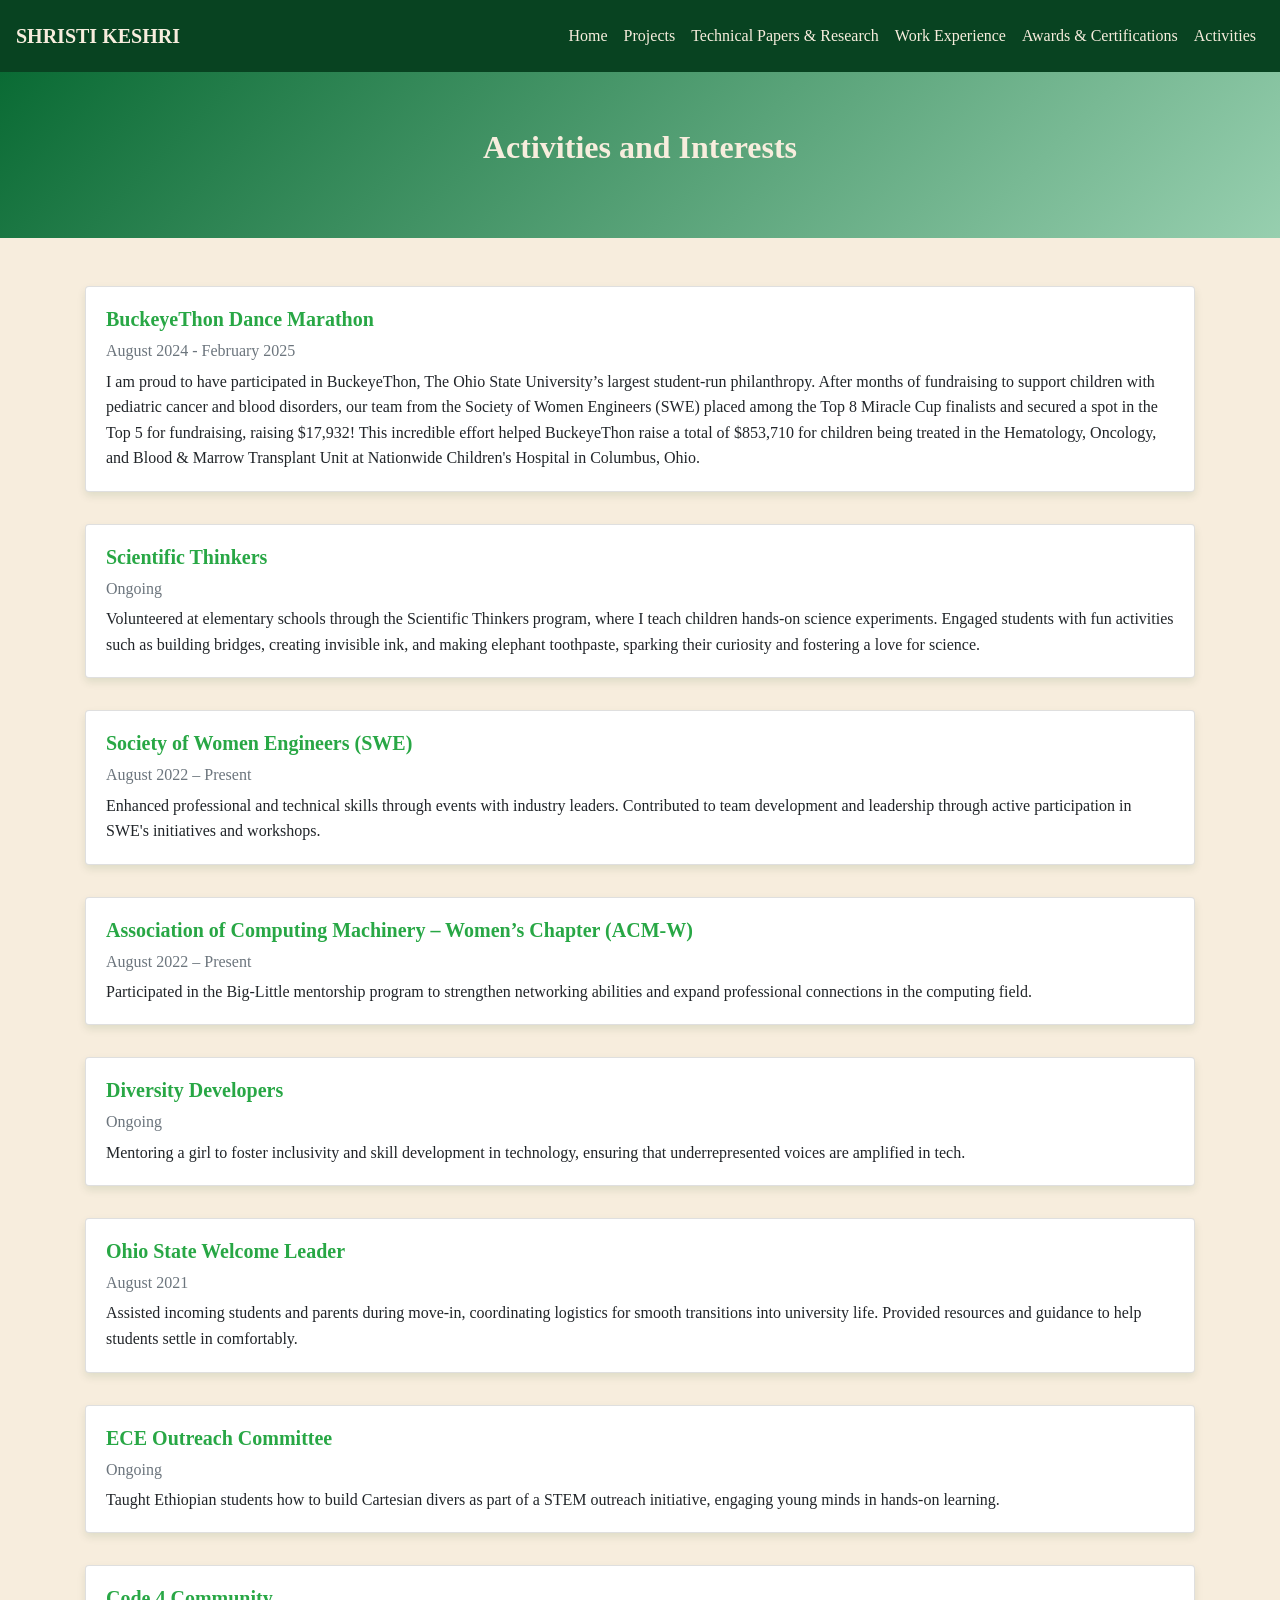
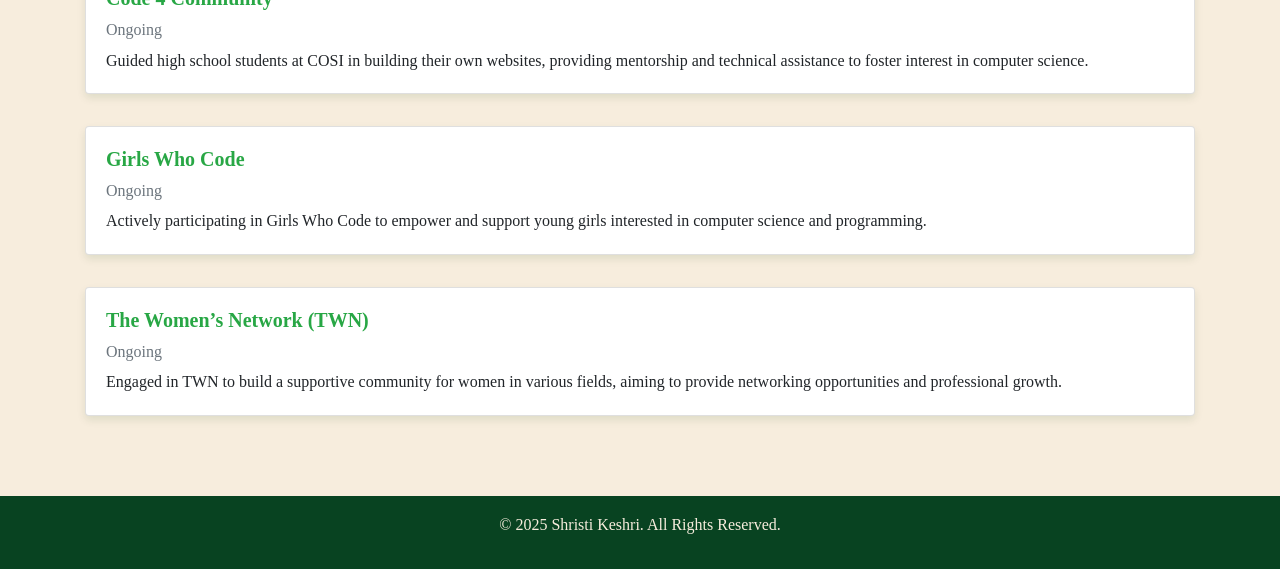
==== activities.html @ 24576e66 "made the rough draft of the portfolio" ====
<!-- Similar to the projects.html, you can structure the volunteering.html page similarly, with your details -->
<!DOCTYPE html>
<html lang="en">
<head>
    <meta charset="UTF-8">
    <meta name="viewport" content="width=device-width, initial-scale=1.0">
    <title>Projects - Shristi Keshri</title>

    <!-- Google Fonts -->
    <link href="https://fonts.googleapis.com/css2?family=Roboto:wght@400;700&display=swap" rel="stylesheet">

    <!-- Bootstrap CSS -->
    <link href="https://stackpath.bootstrapcdn.com/bootstrap/4.5.2/css/bootstrap.min.css" rel="stylesheet">

    <!-- Font Awesome -->
    <link href="https://cdnjs.cloudflare.com/ajax/libs/font-awesome/5.15.3/css/all.min.css" rel="stylesheet">

    <!-- Custom CSS -->
    <link rel="stylesheet" href="style.css">
</head>
<body style="background-color: #f7eddd;"> <!-- Light beige background -->
    <!-- Navbar -->
    <nav class="navbar navbar-expand-lg fixed-top">
        <a class="navbar-brand" href="#">SHRISTI KESHRI</a>
        <button class="navbar-toggler" type="button" data-toggle="collapse" data-target="#navbarNav" aria-controls="navbarNav" aria-expanded="false" aria-label="Toggle navigation">
            <span class="navbar-toggler-icon"></span>
        </button>
        <div class="collapse navbar-collapse" id="navbarNav">
            <ul class="navbar-nav ml-auto">
                <li class="nav-item"><a class="nav-link" href="index.html">Home</a></li>
                <li class="nav-item"><a class="nav-link" href="projects.html">Projects</a></li>
                <li class="nav-item"><a class="nav-link" href="technical.html">Technical Papers & Research</a></li>
                <li class="nav-item"><a class="nav-link" href="work-experience.html">Work Experience</a></li>
                <li class="nav-item"><a class="nav-link" href="awards-certifications.html">Awards & Certifications</a></li>
                <li class="nav-item"><a class="nav-link" href="activities.html">Activities</a></li>
            </ul>
        </div>
    </nav>

<!-- Volunteering Section -->
<header><h2 class="text-center mb-4">Activities and Interests</h2></header>

    <section id="papers" class="container my-5">    
        <div class="row">
            <!-- Paper 1 -->
            <div class="col-12 mb-3">
                <div class="card mb-3">
                    <div class="card-body">
                        <h5 class="card-title text-success">BuckeyeThon Dance Marathon</h5>
                        <h6 class="card-date text-muted">August 2024 - February 2025</h6> <!-- Project Date -->
                        <p class="card-text">I am proud to have participated in BuckeyeThon, The Ohio State University’s largest student-run philanthropy. 
                            After months of fundraising to support children with pediatric cancer and blood disorders, our team from the Society of Women Engineers (SWE) 
                            placed among the Top 8 Miracle Cup finalists and secured a spot in the Top 5 for fundraising, raising $17,932! This incredible effort helped 
                            BuckeyeThon raise a total of $853,710 for children being treated in the Hematology, Oncology, and Blood & Marrow Transplant Unit at Nationwide 
                            Children's Hospital in Columbus, Ohio.
                        </p>
                    </div>
                </div>
            </div>

            <!-- Scientific Thinkers Volunteering -->
            <div class="col-12 mb-3">
                <div class="card mb-3">
                    <div class="card-body">
                        <h5 class="card-title text-success">Scientific Thinkers</h5>
                        <h6 class="card-date text-muted">Ongoing</h6>
                        <p class="card-text">Volunteered at elementary schools through the Scientific Thinkers program, where I teach children hands-on science experiments. 
                            Engaged students with fun activities such as building bridges, creating invisible ink, and making elephant toothpaste, sparking their curiosity 
                            and fostering a love for science.
                        </p>
                    </div>
                </div>
            </div>
            
            
                <!-- Society of Women Engineers (SWE) -->
                <div class="col-12 mb-3">
                    <div class="card mb-3">
                        <div class="card-body">
                            <h5 class="card-title text-success">Society of Women Engineers (SWE)</h5>
                            <h6 class="card-date text-muted">August 2022 – Present</h6>
                            <p class="card-text">Enhanced professional and technical skills through events with industry leaders. Contributed to team development and leadership 
                                through active participation in SWE's initiatives and workshops.
                            </p>
                        </div>
                    </div>
                </div>
            
                <!-- Association of Computing Machinery – Women’s Chapter (ACM-W) -->
                <div class="col-12 mb-3">
                    <div class="card mb-3">
                        <div class="card-body">
                            <h5 class="card-title text-success">Association of Computing Machinery – Women’s Chapter (ACM-W)</h5>
                            <h6 class="card-date text-muted">August 2022 – Present</h6>
                            <p class="card-text">Participated in the Big-Little mentorship program to strengthen networking abilities and expand professional connections in 
                                the computing field. 
                            </p>
                        </div>
                    </div>
                </div>
            
                <!-- Diversity Developers -->
                <div class="col-12 mb-3">
                    <div class="card mb-3">
                        <div class="card-body">
                            <h5 class="card-title text-success">Diversity Developers</h5>
                            <h6 class="card-date text-muted">Ongoing</h6>
                            <p class="card-text">Mentoring a girl to foster inclusivity and skill development in technology, ensuring that underrepresented voices are amplified 
                                in tech.
                            </p>
                        </div>
                    </div>
                </div>
            
                <!-- Ohio State Welcome Leader -->
                <div class="col-12 mb-3">
                    <div class="card mb-3">
                        <div class="card-body">
                            <h5 class="card-title text-success">Ohio State Welcome Leader</h5>
                            <h6 class="card-date text-muted">August 2021</h6>
                            <p class="card-text">Assisted incoming students and parents during move-in, coordinating logistics for smooth transitions into university life. 
                                Provided resources and guidance to help students settle in comfortably.
                            </p>
                        </div>
                    </div>
                </div>
            
                <!-- ECE Outreach Committee -->
                <div class="col-12 mb-3">
                    <div class="card mb-3">
                        <div class="card-body">
                            <h5 class="card-title text-success">ECE Outreach Committee</h5>
                            <h6 class="card-date text-muted">Ongoing</h6>
                            <p class="card-text">Taught Ethiopian students how to build Cartesian divers as part of a STEM outreach initiative, engaging young minds in hands-on learning.
                            </p>
                        </div>
                    </div>
                </div>
            
                <!-- Code 4 Community -->
                <div class="col-12 mb-3">
                    <div class="card mb-3">
                        <div class="card-body">
                            <h5 class="card-title text-success">Code 4 Community</h5>
                            <h6 class="card-date text-muted">Ongoing</h6>
                            <p class="card-text">Guided high school students at COSI in building their own websites, providing mentorship and technical assistance to 
                                foster interest in computer science.
                            </p>
                        </div>
                    </div>
                </div>
            
                <!-- Girls Who Code -->
                <div class="col-12 mb-3">
                    <div class="card mb-3">
                        <div class="card-body">
                            <h5 class="card-title text-success">Girls Who Code</h5>
                            <h6 class="card-date text-muted">Ongoing</h6>
                            <p class="card-text">Actively participating in Girls Who Code to empower and support young girls interested in computer science and programming.
                            </p>
                        </div>
                    </div>
                </div>
            
                <!-- The Women’s Network (TWN) -->
                <div class="col-12 mb-3">
                    <div class="card mb-3">
                        <div class="card-body">
                            <h5 class="card-title text-success">The Women’s Network (TWN)</h5>
                            <h6 class="card-date text-muted">Ongoing</h6>
                            <p class="card-text">Engaged in TWN to build a supportive community for women in various fields, aiming to provide networking opportunities and professional growth.
                            </p>
                        </div>
                    </div>
                </div>
            </div>            

    </section>

    <!-- Footer -->
    <footer class="text-center py-3">
        <p>&copy; 2025 Shristi Keshri. All Rights Reserved.</p>
    </footer>

    <!-- Bootstrap JS and dependencies -->
    <script src="https://code.jquery.com/jquery-3.5.1.slim.min.js"></script>
    <script src="https://cdn.jsdelivr.net/npm/@popperjs/core@2.9.3/dist/umd/popper.min.js"></script>
    <script src="https://stackpath.bootstrapcdn.com/bootstrap/4.5.2/js/bootstrap.min.js"></script>

    <!-- Custom JS -->
    <script src="script.js"></script>
</body>
</html>
---- style.css ----
/* General Styles */
body {
    font-family: 'Georgia', serif;
    margin-top: 56px; /* Offset for fixed navbar */
    background-color: #f7eddd; /* Light beige background */
}

h2 {
    color: #f7eddd;
    font-weight: 700;
    padding-top: 5rem;
    margin-bottom: 5rem;
}

p {
    
    line-height: 1.6;
}

body, html {
    height: 100%;
    margin: 0;
    padding: 0;
}

header, section {
    flex-direction: column; /* Stack content vertically */
}

#about {
    padding: 2rem 0;
}

.profile-photo {
    width: 300px; /* Adjust size as needed */
    height: 300px; /* Make it a square */
    margin-bottom: 2rem; /* Add some spacing below the photo */
    object-fit: cover; /* Ensure the image is properly cropped */
}


/* Navbar */
.navbar {
    background-color: #084321; /* Green theme */
    padding-top: 1rem;
    padding-bottom: 1rem;
}

.nav-link {
    color: #f7eddd !important;
    transition: color 0.3s;
}

.nav-link:hover {
    color: #f8f9fa !important;
}

/* Navbar Brand (SHRISTI KESHRI) */
.navbar-brand {
    color: #f7eddd !important; /* Set to white */
    font-weight: bold; /* Optional: Make it bold */
    transition: color 0.3s ease; /* Add a smooth color transition */
}

.navbar-brand:hover {
    color: #f8f9fa !important; /* Slightly lighter color on hover */
}

/* Header */
header {
    background: linear-gradient(135deg, #03662e, #97cfaf); /* Green gradient */
    color: #f7eddd; /* Text color */
    padding: 3rem 1rem;
    text-align: center;
}

/* Projects Section */
.card {
    box-shadow: 0 4px 8px rgba(8, 67, 9, 0.1);
    transition: transform 0.3s ease;
    display: flex;
    flex-direction: column;  /* Align items vertically inside the card */
    justify-content: space-between;  /* Space out content, so the button goes at the bottom */
}

.card:hover {
    transform: translateY(-10px);
}

.card-title {
    font-weight: 700;
    margin-bottom: 10px;  /* Add space below the title */
}

.card-text {
    margin-bottom: 20px;  /* Add space below the text */
}

.card-body {
    padding: 20px;
    display: flex;
    flex-direction: column;
    justify-content: space-between;  /* Ensure the text and button are spaced out */
}

.card .btn {
    margin-top: auto;  /* Push button to the bottom of the card */
}

.btn-success {
    background-color: #084321; /* New background color */
    color: #f7eddd; /* Text color */
}

.btn-success:hover {
    background-color: #084321; /* Darker shade on hover */
}

/* Footer */
footer {
    background-color: #084321; /* Green theme */
    color:#f7eddd;
    margin-top: 2rem;
}

/* Responsive Styles */
@media (max-width: 768px) {
    header {
        padding: 2rem 1rem;
    }
}
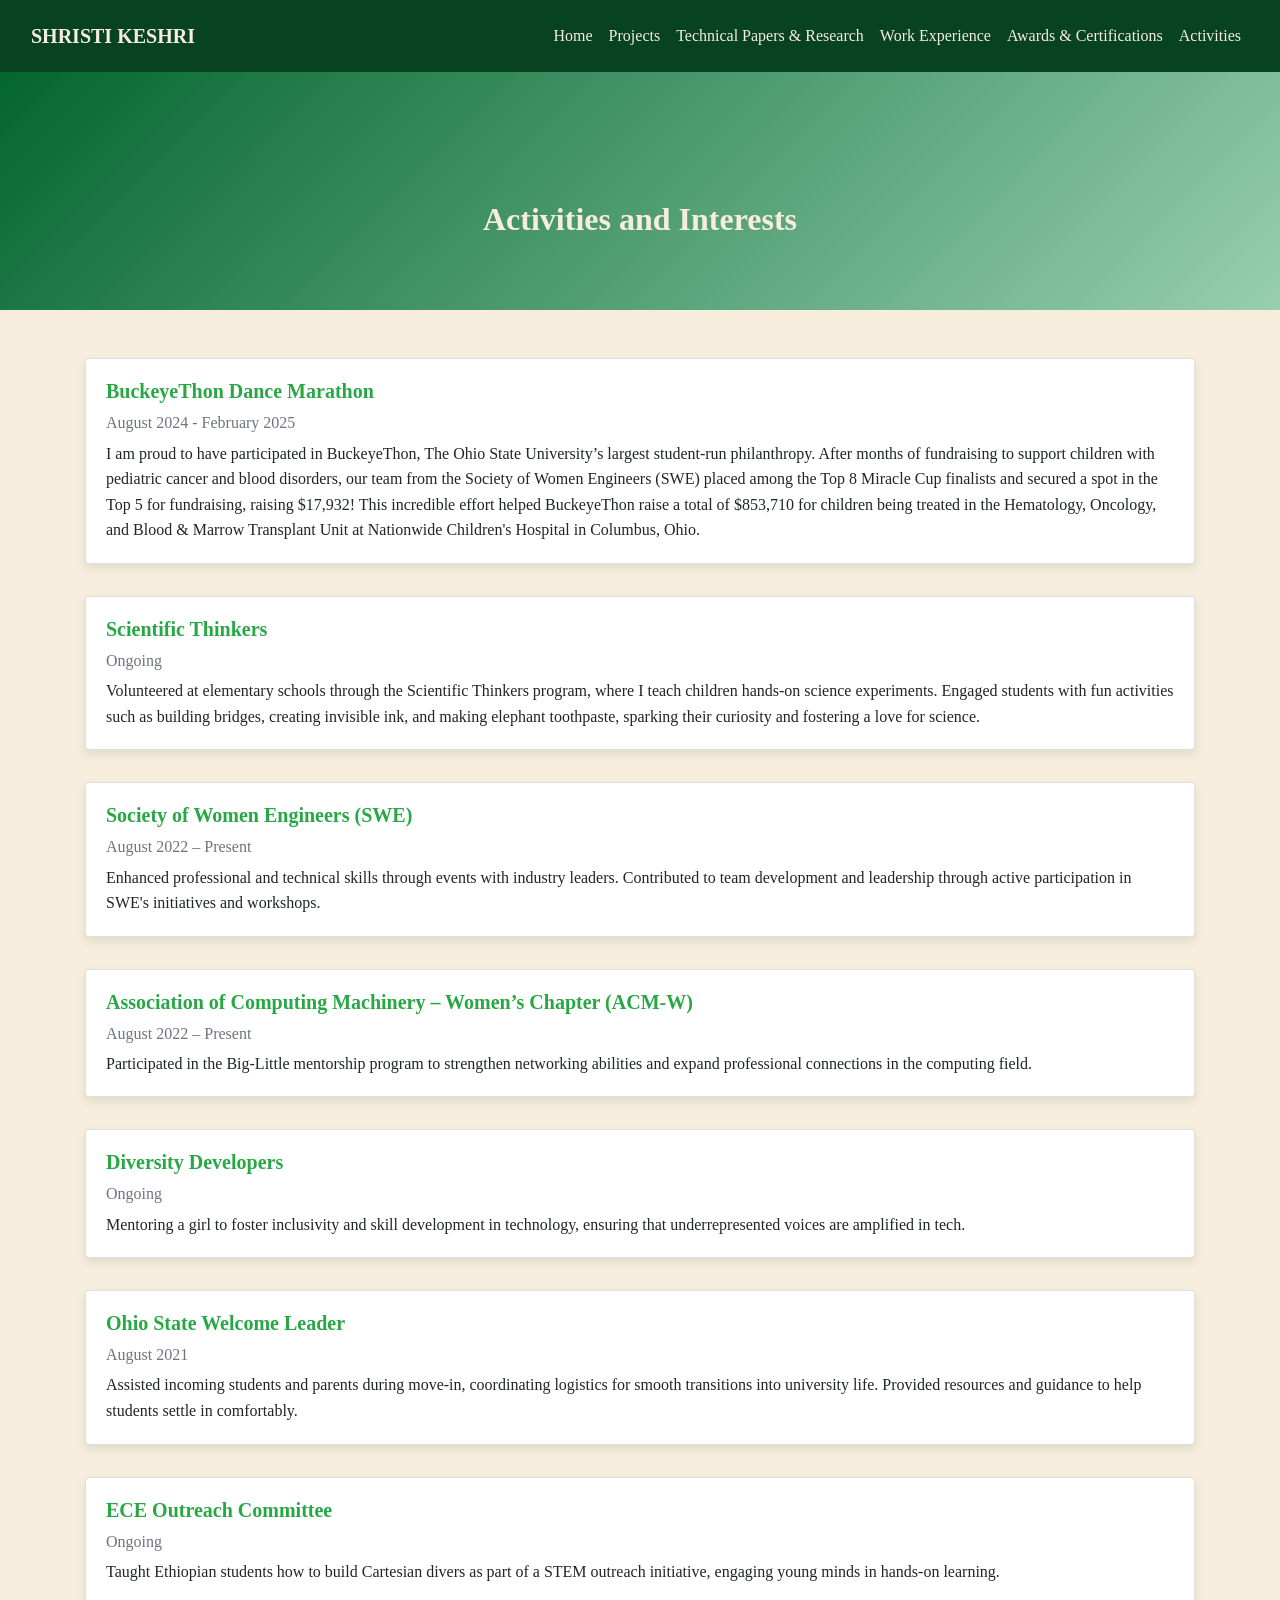
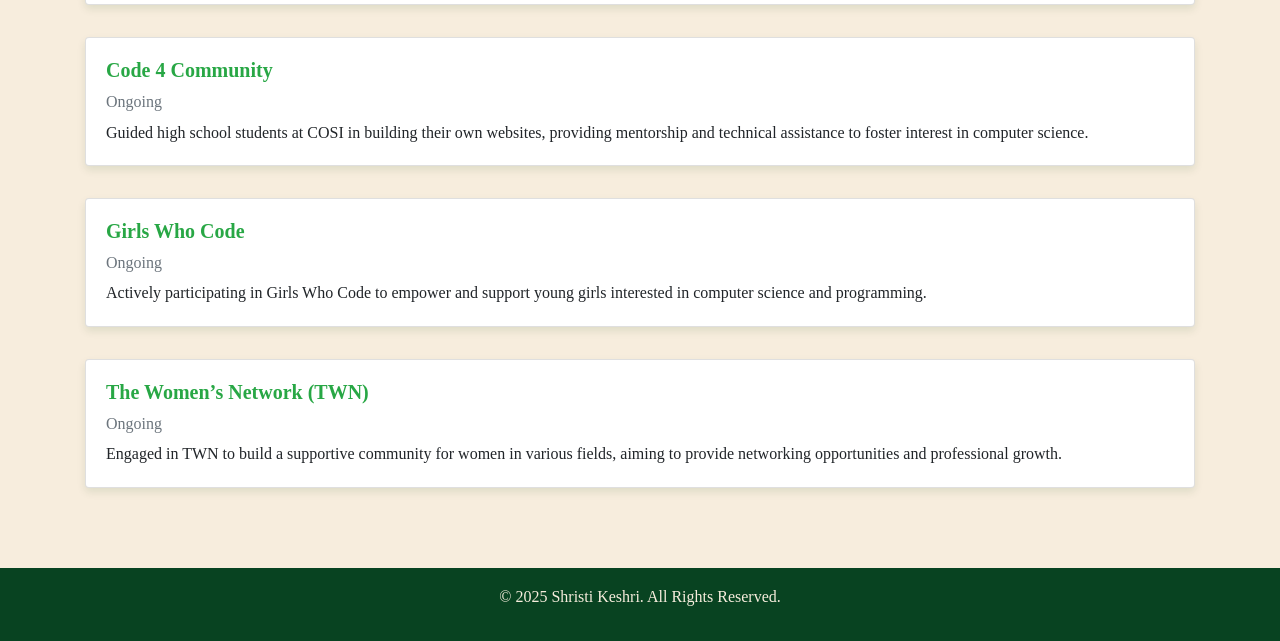
==== commit 184cb220: "included a dropdown for viewing on all devices - responsive" ====
--- a/activities.html
+++ b/activities.html
@@ -20,20 +20,22 @@
 </head>
 <body style="background-color: #f7eddd;"> <!-- Light beige background -->
     <!-- Navbar -->
-    <nav class="navbar navbar-expand-lg fixed-top">
-        <a class="navbar-brand" href="#">SHRISTI KESHRI</a>
-        <button class="navbar-toggler" type="button" data-toggle="collapse" data-target="#navbarNav" aria-controls="navbarNav" aria-expanded="false" aria-label="Toggle navigation">
-            <span class="navbar-toggler-icon"></span>
-        </button>
-        <div class="collapse navbar-collapse" id="navbarNav">
-            <ul class="navbar-nav ml-auto">
-                <li class="nav-item"><a class="nav-link" href="index.html">Home</a></li>
-                <li class="nav-item"><a class="nav-link" href="projects.html">Projects</a></li>
-                <li class="nav-item"><a class="nav-link" href="technical.html">Technical Papers & Research</a></li>
-                <li class="nav-item"><a class="nav-link" href="work-experience.html">Work Experience</a></li>
-                <li class="nav-item"><a class="nav-link" href="awards-certifications.html">Awards & Certifications</a></li>
-                <li class="nav-item"><a class="nav-link" href="activities.html">Activities</a></li>
-            </ul>
+    <nav class="navbar navbar-expand-lg navbar-dark" style="background-color: #084321;">
+        <div class="container-fluid">
+            <a class="navbar-brand" href="#">SHRISTI KESHRI</a>
+            <button class="navbar-toggler" type="button" data-bs-toggle="collapse" data-bs-target="#navbarNav" aria-controls="navbarNav" aria-expanded="false" aria-label="Toggle navigation">
+                <span class="navbar-toggler-icon"></span>
+            </button>
+            <div class="collapse navbar-collapse justify-content-end" id="navbarNav">
+                <ul class="navbar-nav">
+                    <li class="nav-item"><a class="nav-link" href="index.html">Home</a></li>
+                    <li class="nav-item"><a class="nav-link" href="projects.html">Projects</a></li>
+                    <li class="nav-item"><a class="nav-link" href="technical.html">Technical Papers & Research</a></li>
+                    <li class="nav-item"><a class="nav-link" href="work-experience.html">Work Experience</a></li>
+                    <li class="nav-item"><a class="nav-link" href="awards-certifications.html">Awards & Certifications</a></li>
+                    <li class="nav-item"><a class="nav-link" href="activities.html">Activities</a></li>
+                </ul>
+            </div>
         </div>
     </nav>
 
@@ -186,6 +188,9 @@
     <script src="https://code.jquery.com/jquery-3.5.1.slim.min.js"></script>
     <script src="https://cdn.jsdelivr.net/npm/@popperjs/core@2.9.3/dist/umd/popper.min.js"></script>
     <script src="https://stackpath.bootstrapcdn.com/bootstrap/4.5.2/js/bootstrap.min.js"></script>
+    <script src="https://cdn.jsdelivr.net/npm/@popperjs/core@2.11.6/dist/umd/popper.min.js"></script>
+    <script src="https://cdn.jsdelivr.net/npm/bootstrap@5.1.3/dist/js/bootstrap.min.js"></script>
+
 
     <!-- Custom JS -->
     <script src="script.js"></script>
